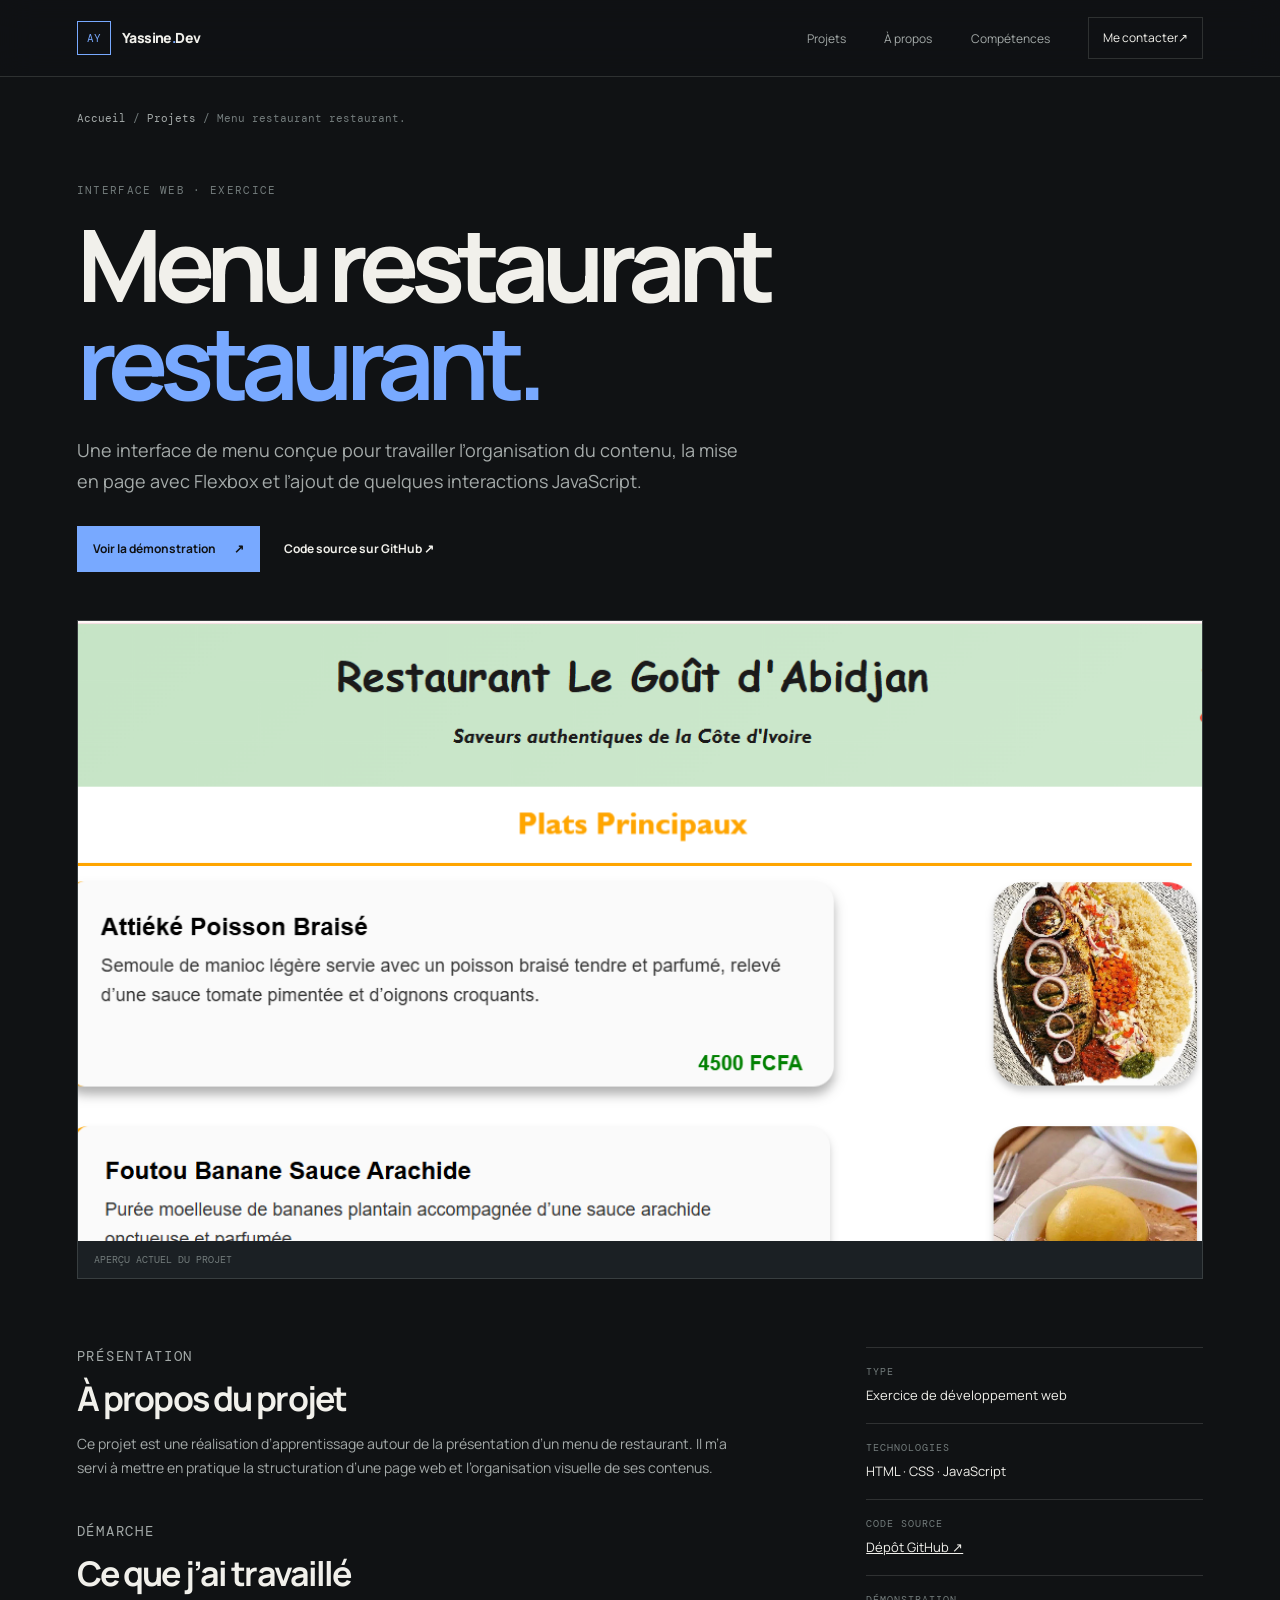
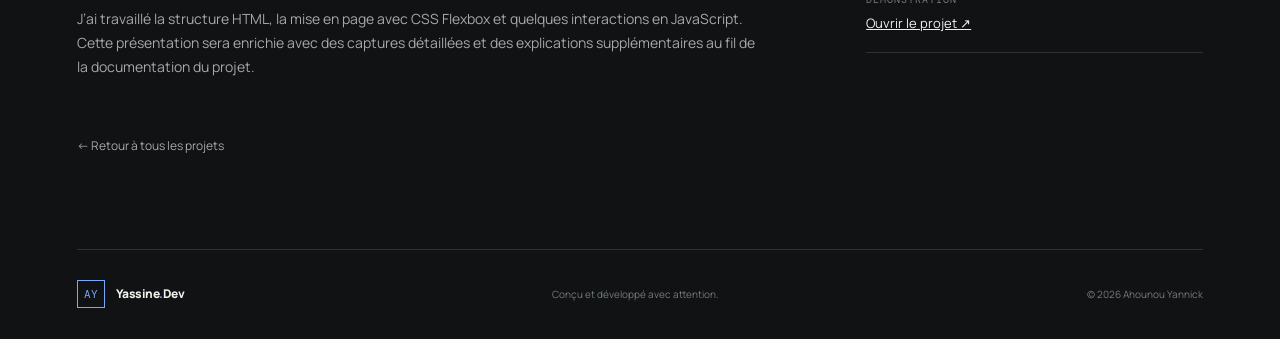
==== projets/menu-restaurant.html @ 28ece2fd "Création de la présentation du projet Menu restaurant" ====
<!doctype html>
<html lang="fr">
<head>
  <meta charset="UTF-8" />
  <meta name="viewport" content="width=device-width, initial-scale=1.0" />
  <meta name="theme-color" content="#101214" />
  <meta name="description" content="Une interface de menu conçue pour travailler l’organisation du contenu, la mise en page avec Flexbox et l’ajout de quelques interactions JavaScript." />
  <title>Menu restaurant restaurant. — Portfolio d’Ahounou Yannick</title>
  <link rel="preconnect" href="https://fonts.googleapis.com" />
  <link rel="preconnect" href="https://fonts.gstatic.com" crossorigin />
  <link href="https://fonts.googleapis.com/css2?family=DM+Mono:wght@400;500&family=Manrope:wght@400;500;600;700;800&display=swap" rel="stylesheet" />
  <link rel="stylesheet" href="../style.css" />
  <link rel="stylesheet" href="../projet-detail.css" />
</head>
<body>
  <a class="skip-link" href="#contenu">Aller au contenu</a>
  <header class="site-header">
    <nav class="navigation shell" aria-label="Navigation principale">
      <a class="identite" href="../index.html#accueil" aria-label="Accueil — Ahounou Yannick">
        <span class="identite-marque">AY</span>
        <span class="identite-nom">Yassine<span class="identite-point">.</span>Dev</span>
      </a>
      <button class="burger" type="button" aria-label="Ouvrir le menu" aria-expanded="false" aria-controls="menu-principal">
        <span></span><span></span>
      </button>
      <ul id="menu-principal" class="liens-navigation">
        <li><a href="../index.html#projets">Projets</a></li>
        <li><a href="../index.html#apropos">À propos</a></li>
        <li><a href="../index.html#competences">Compétences</a></li>
        <li><a class="lien-contact" href="../index.html#contact">Me contacter <span aria-hidden="true">↗</span></a></li>
      </ul>
    </nav>
  </header>
  <main id="contenu" class="page-projet shell">
    <nav class="fil-ariane" aria-label="Fil d’Ariane"><a href="../index.html">Accueil</a> / <a href="../index.html#projets">Projets</a> / Menu restaurant restaurant.</nav>
    <header class="detail-entete">
      <p class="detail-categorie">INTERFACE WEB · EXERCICE</p>
      <h1>Menu restaurant<br /><span>restaurant.</span></h1>
      <p class="detail-chapeau">Une interface de menu conçue pour travailler l’organisation du contenu, la mise en page avec Flexbox et l’ajout de quelques interactions JavaScript.</p>
      <div class="detail-actions">
        <a href="https://ahounou10.github.io/Menu_restaurant/" target="_blank" rel="noopener noreferrer">Voir la démonstration <span aria-hidden="true">↗</span></a>
        <a href="https://github.com/Ahounou10/Menu_restaurant" target="_blank" rel="noopener noreferrer">Code source sur GitHub ↗</a>
      </div>
    </header>
    <figure class="detail-visuel">
      <img src="../images/restaurant.png" alt="Aperçu de l’interface du menu restaurant" />
      <figcaption class="detail-legende">APERÇU ACTUEL DU PROJET</figcaption>
    </figure>
    <div class="detail-corps">
      <div>
        <section class="detail-section" aria-labelledby="detail-presentation">
          <p class="detail-label">PRÉSENTATION</p>
          <h2 id="detail-presentation">À propos du projet</h2>
          <p>Ce projet est une réalisation d’apprentissage autour de la présentation d’un menu de restaurant. Il m’a servi à mettre en pratique la structuration d’une page web et l’organisation visuelle de ses contenus.</p>
        </section>
        <section class="detail-section" aria-labelledby="detail-travail">
          <p class="detail-label">DÉMARCHE</p>
          <h2 id="detail-travail">Ce que j’ai travaillé</h2>
          <p>J’ai travaillé la structure HTML, la mise en page avec CSS Flexbox et quelques interactions en JavaScript. Cette présentation sera enrichie avec des captures détaillées et des explications supplémentaires au fil de la documentation du projet.</p>
        </section>
      </div>
      <aside class="detail-aside" aria-label="Informations sur le projet">
        <dl>
          <div class="detail-info"><dt>Type</dt><dd>Exercice de développement web</dd></div>
          <div class="detail-info"><dt>Technologies</dt><dd>HTML · CSS · JavaScript</dd></div>
          <div class="detail-info"><dt>Code source</dt><dd><a href="https://github.com/Ahounou10/Menu_restaurant" target="_blank" rel="noopener noreferrer">Dépôt GitHub ↗</a></dd></div>
          <div class="detail-info"><dt>Démonstration</dt><dd><a href="https://ahounou10.github.io/Menu_restaurant/" target="_blank" rel="noopener noreferrer">Ouvrir le projet ↗</a></dd></div>
        </dl>
      </aside>
    </div>
    <!--
      GALERIE À COMPLÉTER PLUS TARD :
      1. Retirer l’attribut hidden de la section ci-dessous.
      2. Ajouter les captures dans images/projets/ (par exemple menu-restaurant-01.png).
      3. Remplacer les textes alternatifs par une description précise de chaque capture.
    -->
    <section class="detail-galerie" aria-labelledby="titre-captures" hidden>
      <p class="detail-label">APERÇUS DE L’INTERFACE</p>
      <h2 id="titre-captures">Le projet en images</h2>
      <div class="detail-galerie-grille">
        <!-- Ajouter ici les figures et images réelles du projet. -->
      </div>
    </section>
    <a class="detail-retour" href="../index.html#projets">← Retour à tous les projets</a>
  </main>
  <footer class="site-footer shell">
    <a class="identite footer-identite" href="../index.html#accueil"><span class="identite-marque">AY</span><span class="identite-nom">Yassine<span class="identite-point">.</span>Dev</span></a>
    <p>Conçu et développé avec attention.</p>
    <span>© <span id="annee">2026</span> Ahounou Yannick</span>
  </footer>
  <script src="../script.js"></script>
</body>
</html>
---- style.css ----
:root {
  color-scheme: dark;
  --fond: #101214;
  --fond-secondaire: #15191c;
  --surface: #1b2024;
  --texte: #f1f0eb;
  --texte-doux: #a4aaa9;
  --texte-faible: #737c7c;
  --accent: #78a9ff;
  --ligne: rgba(235, 240, 232, 0.14);
  --largeur: 1160px;
  --marge: clamp(22px, 6vw, 88px);
  --mono: "DM Mono", monospace;
  --sans: "Manrope", sans-serif;
}

* { box-sizing: border-box; margin: 0; padding: 0; }
html { scroll-behavior: smooth; scroll-padding-top: 92px; }
body {
  min-width: 320px;
  overflow-x: hidden;
  background: var(--fond);
  color: var(--texte);
  font-family: var(--sans);
  font-size: 16px;
  line-height: 1.7;
  -webkit-font-smoothing: antialiased;
}
body.menu-ouvert { overflow: hidden; }
a { color: inherit; }
img { display: block; max-width: 100%; }
button, a { -webkit-tap-highlight-color: transparent; }
::selection { color: var(--fond); background: var(--accent); }
.shell { width: min(var(--largeur), calc(100% - (var(--marge) * 2))); margin-inline: auto; }
.skip-link {
  position: fixed; top: 12px; left: 12px; z-index: 1000;
  padding: 10px 16px; transform: translateY(-160%);
  background: var(--accent); color: var(--fond); font-weight: 800;
}
.skip-link:focus { transform: translateY(0); }
:focus-visible { outline: 2px solid var(--accent); outline-offset: 5px; }
.sur-titre, .hero-pied, .portrait-index,
.projet-categorie, .projets-note span {
  font-family: var(--mono); font-size: 11px; letter-spacing: .12em;
}
.sur-titre { display: inline-flex; align-items: center; gap: 10px; color: var(--texte-doux); }
.point-statut { width: 7px; height: 7px; display: inline-block; border-radius: 50%; background: var(--accent); box-shadow: 0 0 0 4px rgba(120,169,255,.12); }

/* Navigation */
.site-header { position: sticky; top: 0; z-index: 100; border-bottom: 1px solid var(--ligne); background: rgba(16,18,20,.9); backdrop-filter: blur(16px); }
.navigation { min-height: 76px; display: flex; align-items: center; justify-content: space-between; gap: 30px; }
.identite { display: inline-flex; align-items: center; gap: 11px; text-decoration: none; }
.identite-marque { display: grid; width: 34px; height: 34px; place-items: center; border: 1px solid var(--accent); color: var(--accent); font: 11px var(--mono); }
.identite-nom { font-size: 14px; font-weight: 800; letter-spacing: -.04em; }
.identite-point { color: var(--accent); }
.liens-navigation { display: flex; align-items: center; gap: clamp(18px, 3vw, 42px); list-style: none; }
.liens-navigation a { display: inline-flex; align-items: center; color: var(--texte-doux); font-size: 12px; text-decoration: none; transition: color .2s ease; }
.liens-navigation a:hover { color: var(--accent); }
.liens-navigation .lien-contact { padding: 10px 14px; border: 1px solid var(--ligne); color: var(--texte); }
.liens-navigation .lien-contact:hover { border-color: var(--accent); color: var(--accent); }
.burger { display: none; }

/* Hero */
.hero { min-height: min(820px, calc(100svh - 76px)); padding-top: 36px; display: flex; flex-direction: column; }
.hero-meta, .hero-pied { display: flex; justify-content: space-between; align-items: center; gap: 20px; }
.hero-pied { color: var(--texte-faible); }
.hero-grille { flex: 1; display: grid; grid-template-columns: minmax(0, 1.35fr) minmax(240px, .65fr); align-items: center; gap: clamp(42px, 8vw, 120px); padding-block: clamp(58px, 9vh, 100px); }
.hero-texte { min-width: 0; }
.petit-label { margin-bottom: 16px; color: var(--texte-doux); font-size: 14px; }
.hero h1 { font-size: clamp(64px, 10vw, 132px); font-weight: 800; letter-spacing: -.095em; line-height: .91; }
.hero h1 span, h2 span { color: var(--accent); }
.hero-bas { display: grid; grid-template-columns: minmax(125px, .7fr) minmax(220px, 1fr); gap: 28px; max-width: 680px; margin-top: 38px; padding-top: 20px; border-top: 1px solid var(--ligne); }
.hero-role { color: var(--texte); font-size: 13px; font-weight: 700; line-height: 1.65; }
.hero-description { max-width: 390px; color: var(--texte-doux); font-size: 14px; }
.hero-actions { display: flex; align-items: center; gap: 28px; margin-top: 32px; }
.bouton { display: inline-flex; align-items: center; justify-content: center; gap: 26px; min-height: 48px; padding: 0 18px; text-decoration: none; font-size: 12px; font-weight: 800; transition: transform .2s ease, background .2s ease; }
.bouton:hover { transform: translateY(-3px); }
.bouton-principal { background: var(--accent); color: #151a11; }
.bouton-principal:hover { background: #a2c4ff; }
.lien-simple { display: inline-flex; align-items: center; gap: 10px; color: var(--texte); font-size: 12px; font-weight: 700; text-decoration: none; }
.lien-simple span { color: var(--accent); transition: transform .2s ease; }
.lien-simple:hover span { transform: translate(3px,-3px); }
.hero-aside { width: min(100%, 300px); justify-self: end; }
.portrait-cadre { position: relative; padding: 12px 12px 34px; border: 1px solid var(--ligne); background: var(--fond-secondaire); }
.portrait-cadre::before { position: absolute; content: ""; top: -8px; right: -8px; width: 50%; height: 50%; border-top: 1px solid var(--accent); border-right: 1px solid var(--accent); pointer-events: none; }
.portrait-cadre img { width: 100%; aspect-ratio: 4 / 5; object-fit: cover; filter: saturate(.72); }
.portrait-index { position: absolute; left: 12px; bottom: 8px; color: var(--texte-faible); }
.note-marge { display: flex; gap: 18px; margin-top: 20px; padding-left: 4px; }
.note-marge p { max-width: 230px; color: var(--texte-doux); font-size: 12px; line-height: 1.6; }
.hero-pied { padding-block: 18px; border-top: 1px solid var(--ligne); }
.hero-pied a { color: var(--texte-doux); font: inherit; text-decoration: none; }
.hero-pied a span { margin-left: 8px; color: var(--accent); }

/* Shared section headings */
.section-shell { border-top: 1px solid var(--ligne); }
.section-entete { display: flex; align-items: end; justify-content: space-between; gap: 40px; padding-top: 100px; padding-bottom: 52px; }
.section-entete h2, .apropos-titre h2, .contact-bloc h2 { margin-top: 20px; font-size: clamp(48px, 7vw, 82px); font-weight: 800; letter-spacing: -.075em; line-height: .98; }
.section-intro { max-width: 310px; padding-bottom: 5px; color: var(--texte-doux); font-size: 13px; }

/* Projects */
.section-projets { padding-bottom: 100px; background: var(--fond-secondaire); }
.liste-projets { border-top: 1px solid var(--ligne); }
.projet { display: grid; grid-template-columns: minmax(230px, .85fr) minmax(0, 1.15fr); gap: clamp(28px, 5vw, 72px); padding-block: 34px; border-bottom: 1px solid var(--ligne); }
.projet-visuel { position: relative; display: block; overflow: hidden; min-height: 210px; background: #242a2e; }
.projet-visuel img { width: 100%; height: 100%; min-height: 210px; object-fit: cover; transition: transform .5s cubic-bezier(.2,.7,.2,1), opacity .3s ease; }
.projet-visuel:hover img { transform: scale(1.035); opacity: .82; }
.projet-visuel-clair { background: #e8e6df; }
.visuel-action { position: absolute; right: 14px; bottom: 14px; display: grid; width: 36px; height: 36px; place-items: center; background: var(--accent); color: var(--fond); }
.projet-infos { display: grid; grid-template-columns: minmax(0, 1fr) auto; gap: 18px; align-items: start; padding-top: 8px; }
.projet-categorie { margin-bottom: 10px; color: var(--texte-faible); font-size: 10px; }
.projet-description h3 { margin-bottom: 12px; font-size: clamp(23px, 3vw, 32px); letter-spacing: -.055em; line-height: 1.2; }
.projet-description > p:not(.projet-categorie) { max-width: 510px; color: var(--texte-doux); font-size: 13px; }
.tags { display: flex; flex-wrap: wrap; gap: 7px; margin-top: 20px; }
.tags span { padding: 4px 9px; border: 1px solid var(--ligne); color: var(--texte-doux); font: 10px var(--mono); }
.projet-liens { display: flex; flex-direction: column; gap: 12px; white-space: nowrap; }
.projet-liens a { color: var(--texte-doux); font-size: 11px; text-decoration: none; }
.projet-liens a span { margin-left: 5px; color: var(--accent); }
.projet-liens a:hover { color: var(--accent); }
.projets-note { padding-top: 22px; color: var(--texte-faible); font-size: 12px; }
.projets-note span { margin-right: 14px; color: var(--accent); }

/* About */
.section-apropos { padding-block: 110px; }
.apropos-grille { display: grid; grid-template-columns: 1fr 1fr; gap: clamp(50px, 10vw, 150px); }
.apropos-titre h2 { font-size: clamp(46px, 6vw, 72px); }
.apropos-contenu { max-width: 510px; padding-top: 44px; }
.apropos-contenu p { margin-bottom: 18px; color: var(--texte-doux); font-size: 14px; }
.apropos-contenu .texte-lead { color: var(--texte); font-size: 20px; font-weight: 700; line-height: 1.5; }
.apropos-contenu .lien-simple { margin-top: 12px; }

/* Skills */
.section-competences { padding-block: 10px 110px; background: var(--fond-secondaire); }
.section-entete-compacte { padding-top: 100px; }
.competences-liste { border-top: 1px solid var(--ligne); }
.competence-ligne { display: grid; grid-template-columns: minmax(160px, .8fr) 1fr; align-items: center; gap: 24px; padding: 23px 0; border-bottom: 1px solid var(--ligne); }
.competence-ligne h3 { font-size: 16px; letter-spacing: -.03em; }
.competence-ligne p { color: var(--texte-doux); font-size: 13px; }
.competences-precision { margin-top: 18px; color: var(--texte-faible); font-size: 11px; }

/* Contact & footer */
.section-contact { padding-block: 110px 100px; }
.contact-bloc { max-width: 850px; }
.contact-bloc h2 { font-size: clamp(52px, 8vw, 92px); }
.contact-intro { max-width: 450px; margin-top: 24px; color: var(--texte-doux); font-size: 13px; }
.contact-liens { margin-top: 42px; border-top: 1px solid var(--ligne); }
.contact-liens a { display: grid; grid-template-columns: 110px minmax(0,1fr) 20px; gap: 18px; align-items: center; padding: 17px 0; border-bottom: 1px solid var(--ligne); text-decoration: none; }
.contact-liens a > span:first-child { color: var(--texte-faible); font: 11px var(--mono); }
.contact-liens strong { overflow-wrap: anywhere; font-size: 13px; font-weight: 600; }
.contact-liens a > span:last-child { color: var(--accent); }
.contact-liens a:hover strong { color: var(--accent); }
.site-footer { min-height: 90px; display: flex; align-items: center; justify-content: space-between; gap: 20px; border-top: 1px solid var(--ligne); color: var(--texte-faible); font-size: 10px; }
.footer-identite .identite-marque { width: 28px; height: 28px; }
.footer-identite .identite-nom { color: var(--texte); font-size: 12px; }

/* Entrance motion */
.reveal { opacity: 0; transform: translateY(18px); transition: opacity .65s ease, transform .65s ease; }
.reveal.visible { opacity: 1; transform: translateY(0); }
@media (prefers-reduced-motion: reduce) {
  html { scroll-behavior: auto; }
  *, *::before, *::after { animation-duration: .01ms !important; transition-duration: .01ms !important; }
  .reveal { opacity: 1; transform: none; }
}

@media (max-width: 800px) {
  :root { --marge: 28px; }
  .navigation { min-height: 68px; }
  .burger { display: flex; width: 38px; height: 38px; flex-direction: column; justify-content: center; align-items: center; gap: 6px; border: 1px solid var(--ligne); background: transparent; cursor: pointer; }
  .burger span { width: 16px; height: 1px; background: var(--texte); transition: transform .2s ease; }
  .burger[aria-expanded="true"] span:first-child { transform: translateY(3.5px) rotate(45deg); }
  .burger[aria-expanded="true"] span:last-child { transform: translateY(-3.5px) rotate(-45deg); }
  .liens-navigation { position: absolute; top: 68px; left: 0; right: 0; display: none; flex-direction: column; align-items: stretch; gap: 0; padding: 10px var(--marge) 22px; border-bottom: 1px solid var(--ligne); background: var(--fond); }
  .liens-navigation.ouvert { display: flex; }
  .liens-navigation a { padding: 13px 0; border-bottom: 1px solid var(--ligne); font-size: 14px; }
  .liens-navigation .lien-contact { margin-top: 12px; padding-inline: 12px; border: 1px solid var(--ligne); }
  .hero { min-height: auto; }
  .hero-grille { grid-template-columns: 1fr minmax(180px, .55fr); gap: 30px; padding-block: 80px; }
  .hero h1 { font-size: clamp(54px, 9vw, 82px); }
  .hero-bas { grid-template-columns: 1fr; gap: 12px; margin-top: 28px; }
  .hero-aside { width: 100%; }
  .note-marge { gap: 10px; }
  .projet { grid-template-columns: minmax(180px, .8fr) minmax(0, 1.2fr); gap: 24px; }
  .projet-infos { grid-template-columns: minmax(0,1fr); }
  .projet-liens { grid-column: 1; flex-direction: row; gap: 20px; }
  .apropos-grille { gap: 45px; }
}

@media (max-width: 680px) {
  .hero-grille { grid-template-columns: 1fr; gap: 42px; padding-block: 64px 48px; }
  .hero-aside { width: min(72%, 280px); justify-self: center; }
  .projet { grid-template-columns: 1fr; gap: 20px; }
  .projet-visuel, .projet-visuel img { min-height: 0; aspect-ratio: 16 / 10; }
  .projet-infos { grid-template-columns: minmax(0, 1fr); }
  .projet-liens { grid-column: 1; flex-direction: row; gap: 20px; }
  .section-entete h2, .apropos-titre h2 { font-size: clamp(42px, 8vw, 62px); }
  .contact-bloc h2 { font-size: clamp(44px, 9vw, 68px); }
}

@media (max-width: 560px) {
  :root { --marge: 22px; }
  .hero { padding-top: 24px; }
  .hero-meta { align-items: flex-start; }
  .hero-grille { grid-template-columns: 1fr; gap: 38px; padding-block: 62px 46px; }
  .hero h1 { font-size: clamp(52px, 15vw, 72px); }
  .hero-aside { width: min(76%, 270px); justify-self: start; margin-left: 12%; }
  .hero-pied { align-items: flex-start; font-size: 9px; }
  .hero-pied span { max-width: 55%; line-height: 1.8; }
  .hero-pied a { max-width: 45%; text-align: right; font-size: 9px; }
  .hero-actions { flex-wrap: wrap; gap: 18px; }
  .section-entete { align-items: flex-start; flex-direction: column; gap: 22px; padding-top: 72px; padding-bottom: 34px; }
  .section-entete h2, .apropos-titre h2 { font-size: clamp(40px, 12vw, 56px); }
  .section-intro { max-width: 390px; }
  .section-projets { padding-bottom: 70px; }
  .projet { grid-template-columns: 1fr; gap: 18px; padding-block: 25px; }
  .projet-visuel, .projet-visuel img { min-height: 0; aspect-ratio: 16 / 10; }
  .projet-infos { grid-template-columns: minmax(0,1fr); gap: 12px; }
  .projet-description h3 { font-size: 26px; }
  .apropos-grille { grid-template-columns: 1fr; gap: 10px; }
  .section-apropos { padding-block: 76px; }
  .apropos-contenu { padding-top: 15px; }
  .section-competences { padding-bottom: 75px; }
  .section-entete-compacte { padding-top: 72px; }
  .competence-ligne { grid-template-columns: 1fr; gap: 8px; padding-block: 18px; }
  .competence-ligne p { grid-column: 1; }
  .section-contact { padding-block: 78px 70px; }
  .contact-bloc h2 { font-size: clamp(42px, 12vw, 60px); }
  .contact-liens a { grid-template-columns: 72px minmax(0,1fr) 14px; gap: 10px; }
  .contact-liens strong { font-size: 11px; }
  .site-footer { min-height: auto; padding-block: 24px; flex-wrap: wrap; }
  .site-footer > p { order: 3; width: 100%; }
}
---- projet-detail.css ----
/* Pages de présentation des projets — styles partagés */
.page-projet { padding-bottom: 90px; }
.fil-ariane { padding-top: 34px; color: var(--texte-faible); font: 11px var(--mono); }
.fil-ariane a { color: var(--texte-doux); text-decoration: none; }
.fil-ariane a:hover { color: var(--accent); }
.detail-entete { padding-block: 58px 48px; }
.detail-categorie { color: var(--texte-faible); font: 11px var(--mono); letter-spacing: .12em; }
.detail-entete h1 { max-width: 900px; margin-top: 18px; font-size: clamp(48px, 8vw, 100px); line-height: .98; letter-spacing: -.08em; }
.detail-entete h1 span { color: var(--accent); }
.detail-chapeau { max-width: 680px; margin-top: 24px; color: var(--texte-doux); font-size: clamp(15px, 2vw, 18px); }
.detail-actions { display: flex; flex-wrap: wrap; align-items: center; gap: 24px; margin-top: 30px; }
.detail-actions a { color: var(--texte); font-size: 12px; font-weight: 700; text-decoration: none; }
.detail-actions a:first-child { display: inline-flex; min-height: 46px; align-items: center; gap: 18px; padding: 0 16px; background: var(--accent); color: var(--fond); }
.detail-actions a:hover { color: var(--accent); }
.detail-actions a:first-child:hover { color: var(--fond); background: #a2c4ff; }
.detail-visuel { overflow: hidden; border: 1px solid var(--ligne); background: var(--surface); }
.detail-visuel img { width: 100%; max-height: 620px; aspect-ratio: 16 / 9; object-fit: cover; }
.detail-legende { padding: 12px 16px; color: var(--texte-faible); font: 10px var(--mono); }
.detail-corps { display: grid; grid-template-columns: minmax(0, 1.35fr) minmax(220px, .65fr); gap: clamp(38px, 7vw, 100px); padding-top: 68px; }
.detail-section + .detail-section { margin-top: 42px; }
.detail-label { margin-bottom: 14px; color: var(--texte-faible); font: 10px var(--mono); letter-spacing: .12em; }
.detail-section h2 { margin-bottom: 14px; font-size: clamp(25px, 3vw, 34px); letter-spacing: -.055em; line-height: 1.15; }
.detail-section p { max-width: 680px; color: var(--texte-doux); font-size: 14px; }
.detail-aside { align-self: start; border-top: 1px solid var(--ligne); }
.detail-info { padding: 17px 0; border-bottom: 1px solid var(--ligne); }
.detail-info dt { margin-bottom: 6px; color: var(--texte-faible); font: 10px var(--mono); text-transform: uppercase; letter-spacing: .1em; }
.detail-info dd { color: var(--texte); font-size: 13px; }
.detail-retour { display: inline-flex; gap: 10px; margin-top: 58px; color: var(--texte-doux); font-size: 12px; text-decoration: none; }
.detail-retour:hover { color: var(--accent); }
.detail-galerie[hidden] { display: none; }
.detail-galerie { padding-top: 70px; }
.detail-galerie h2 { margin-bottom: 22px; font-size: clamp(28px, 4vw, 42px); letter-spacing: -.06em; }
.detail-galerie-grille { display: grid; grid-template-columns: repeat(2, minmax(0, 1fr)); gap: 18px; }
.detail-galerie-grille img { width: 100%; border: 1px solid var(--ligne); }
@media (max-width: 680px) {
  .page-projet { padding-bottom: 64px; }
  .fil-ariane { padding-top: 24px; }
  .detail-entete { padding-block: 48px 34px; }
  .detail-entete h1 { font-size: clamp(46px, 13vw, 72px); }
  .detail-corps { grid-template-columns: 1fr; gap: 38px; padding-top: 42px; }
  .detail-section + .detail-section { margin-top: 32px; }
  .detail-retour { margin-top: 40px; }
  .detail-galerie-grille { grid-template-columns: 1fr; }
}
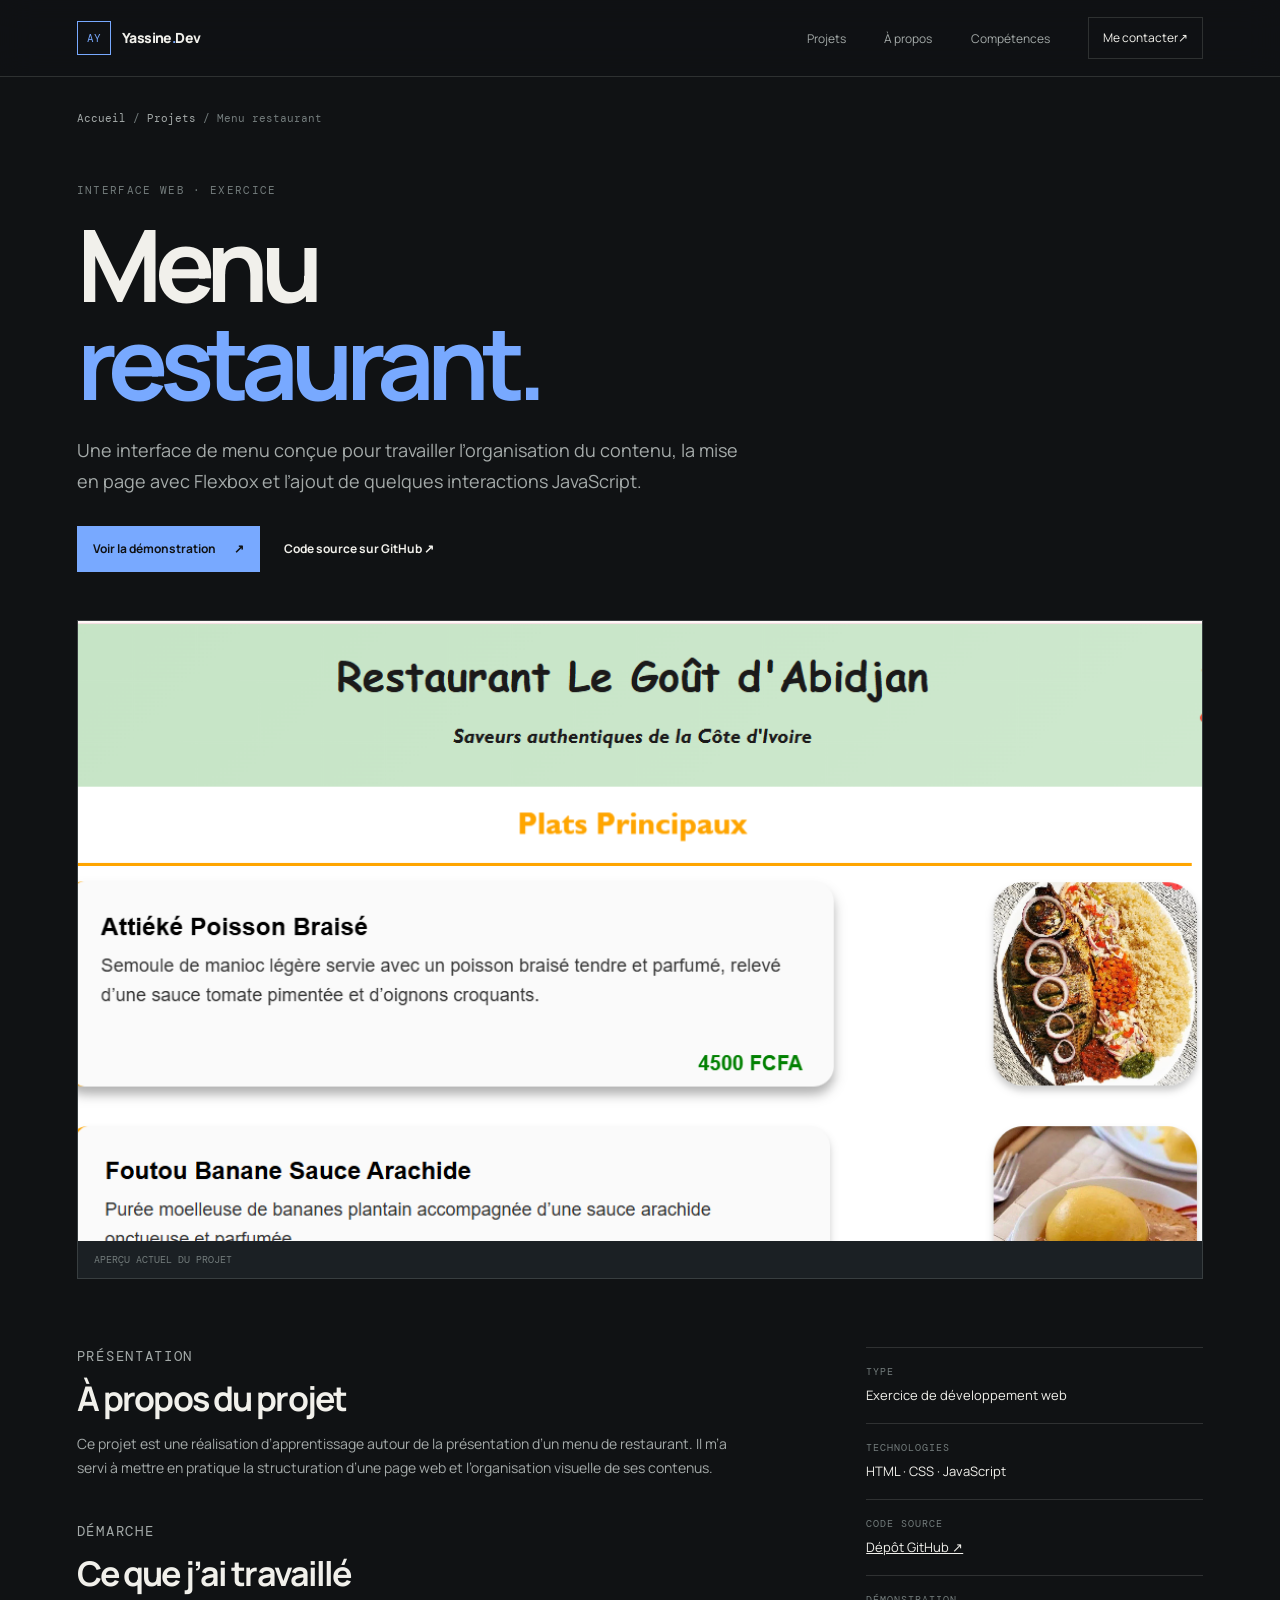
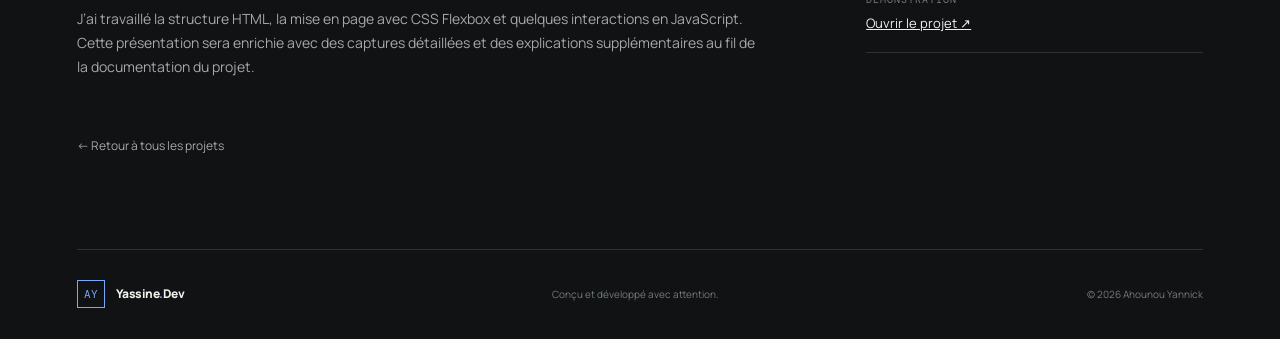
==== commit c8aaf519: "Correction du titre de la page Menu restaurant" ====
--- a/projets/menu-restaurant.html
+++ b/projets/menu-restaurant.html
@@ -5,7 +5,7 @@
   <meta name="viewport" content="width=device-width, initial-scale=1.0" />
   <meta name="theme-color" content="#101214" />
   <meta name="description" content="Une interface de menu conçue pour travailler l’organisation du contenu, la mise en page avec Flexbox et l’ajout de quelques interactions JavaScript." />
-  <title>Menu restaurant restaurant. — Portfolio d’Ahounou Yannick</title>
+  <title>Menu restaurant — Portfolio d’Ahounou Yannick</title>
   <link rel="preconnect" href="https://fonts.googleapis.com" />
   <link rel="preconnect" href="https://fonts.gstatic.com" crossorigin />
   <link href="https://fonts.googleapis.com/css2?family=DM+Mono:wght@400;500&family=Manrope:wght@400;500;600;700;800&display=swap" rel="stylesheet" />
@@ -32,10 +32,10 @@
     </nav>
   </header>
   <main id="contenu" class="page-projet shell">
-    <nav class="fil-ariane" aria-label="Fil d’Ariane"><a href="../index.html">Accueil</a> / <a href="../index.html#projets">Projets</a> / Menu restaurant restaurant.</nav>
+    <nav class="fil-ariane" aria-label="Fil d’Ariane"><a href="../index.html">Accueil</a> / <a href="../index.html#projets">Projets</a> / Menu restaurant</nav>
     <header class="detail-entete">
       <p class="detail-categorie">INTERFACE WEB · EXERCICE</p>
-      <h1>Menu restaurant<br /><span>restaurant.</span></h1>
+      <h1>Menu<br /><span>restaurant.</span></h1>
       <p class="detail-chapeau">Une interface de menu conçue pour travailler l’organisation du contenu, la mise en page avec Flexbox et l’ajout de quelques interactions JavaScript.</p>
       <div class="detail-actions">
         <a href="https://ahounou10.github.io/Menu_restaurant/" target="_blank" rel="noopener noreferrer">Voir la démonstration <span aria-hidden="true">↗</span></a>
